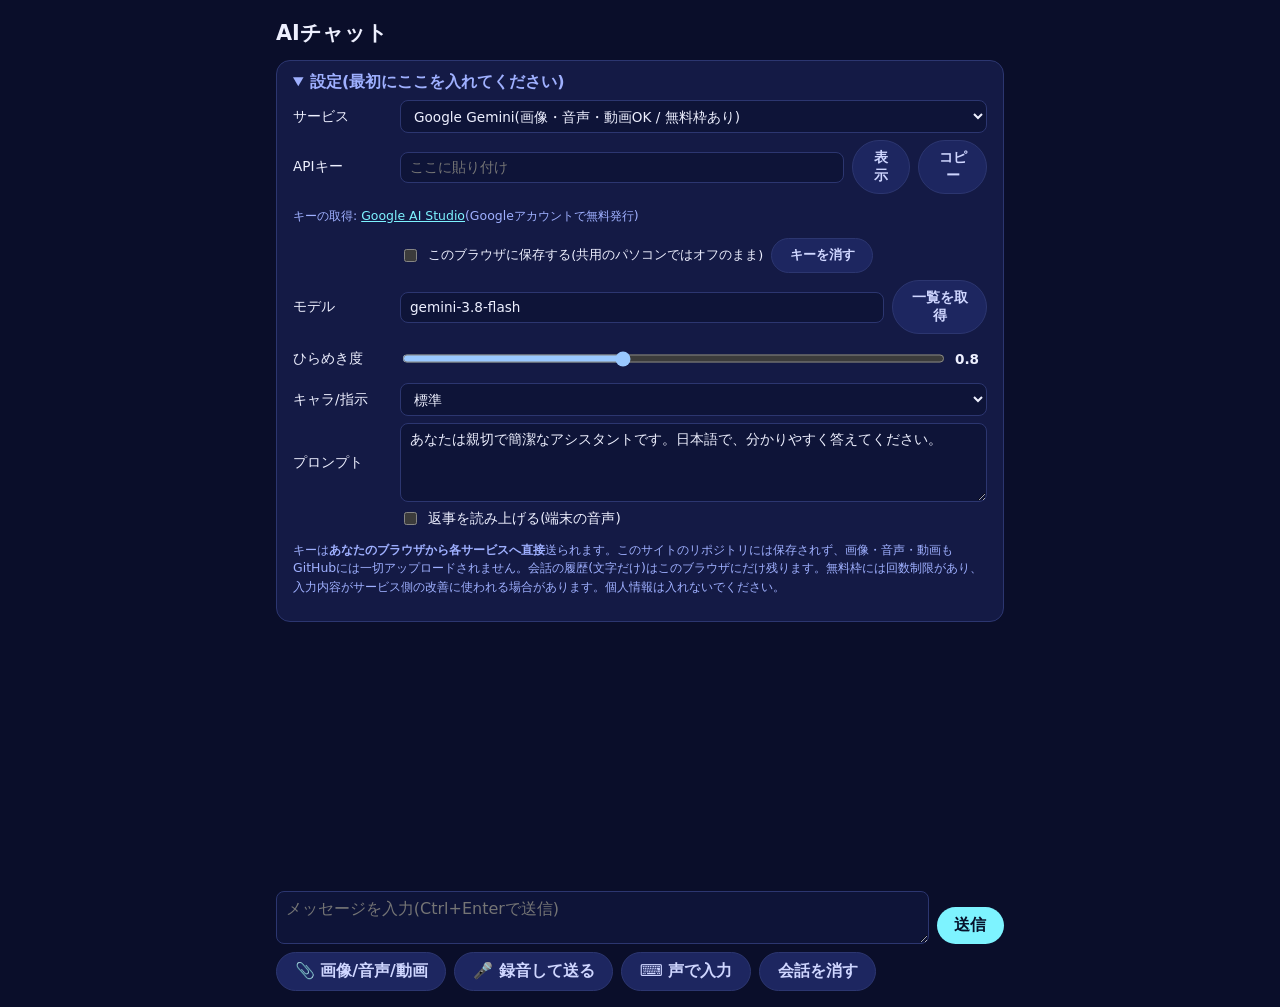
==== pages/ai-chat.html @ 74014c18 "clean start" ====
<!DOCTYPE html>
<html lang="ja">
<head>
<meta charset="utf-8">
<meta name="viewport" content="width=device-width, initial-scale=1">
<title>AIチャット</title>
<meta name="description" content="自分のAPIキーでつなぐAIチャット。プロンプト設定・画像/音声/動画の添付・読み上げ対応(Gemini / OpenRouter / Groq)">
<style>
:root{color-scheme:dark}
*{box-sizing:border-box}
body{margin:0;padding:1rem;font-family:system-ui,sans-serif;background:#0a0e2a;color:#eef0ff;max-width:760px;margin-inline:auto}
h1{font-size:1.3rem;margin:.2rem 0 .8rem}
.card{background:#141a45;border:1px solid #2c3670;border-radius:14px;padding:.7rem 1rem;margin-bottom:.8rem}
summary{cursor:pointer;font-weight:700;color:#9fb0ff}
.dim{color:#9fb0ff;font-size:.78rem;line-height:1.5}a{color:#7df3ff}
label.f{display:grid;grid-template-columns:6.2rem 1fr;gap:.5rem;align-items:center;margin:.45rem 0;font-size:.85rem}
input,select,textarea{font:inherit;background:#0e1438;color:#eef0ff;border:1px solid #2c3670;border-radius:8px;padding:.4rem .55rem;width:100%}
textarea{resize:vertical}
button{font:inherit;font-weight:700;border:0;border-radius:999px;background:#7df3ff;color:#06102a;padding:.5rem 1.1rem;cursor:pointer}
button.sub{background:#1d2660;color:#cfd6ff;border:1px solid #2c3670}
button:disabled{opacity:.45;cursor:default}
.row{display:flex;gap:.5rem;align-items:center;flex-wrap:wrap}
.log{min-height:14rem;max-height:62vh;overflow-y:auto;display:flex;flex-direction:column;gap:.6rem;padding:.2rem}
.msg{max-width:92%;padding:.55rem .8rem;border-radius:14px;line-height:1.6;font-size:.92rem;white-space:pre-wrap;overflow-wrap:anywhere;user-select:text;-webkit-user-select:text}
.msg.user{align-self:flex-end;background:#26358f;border-bottom-right-radius:4px}
.msg.bot{align-self:flex-start;background:#1a2255;border:1px solid #2c3670;border-bottom-left-radius:4px}
.msg.err{border-color:#a03a4a;color:#ffb3bd}
.msg img{display:block;max-width:12rem;max-height:9rem;border-radius:8px;margin:.2rem 0}
.msg pre{margin:.4rem 0;padding:.5rem .7rem;background:#0a0e2a;border-radius:8px;overflow-x:auto;white-space:pre-wrap}
.msg code{background:#0a0e2a;border-radius:4px;padding:0 .25rem;font-family:ui-monospace,monospace;font-size:.88em}
.msg pre code{padding:0;background:none}
.chips{display:flex;gap:.4rem;flex-wrap:wrap;margin:.4rem 0}
.chip{background:#1d2660;border:1px solid #2c3670;border-radius:999px;padding:.15rem .3rem .15rem .7rem;font-size:.78rem}
.chip b{cursor:pointer;margin-left:.3rem;padding:0 .3rem}
.bar{display:flex;gap:.5rem;align-items:flex-end}
.bar textarea{flex:1;min-height:3rem;max-height:9rem}
.tools{display:flex;flex-direction:column;gap:.35rem}
.rec{background:#ff6b81!important;color:#fff!important}
#st{min-height:1.2em;font-size:.8rem;color:#ffd479;margin:.3rem 0}
</style>
</head>
<body>
<h1>AIチャット</h1>

<details class="card" id="settings" open>
<summary>設定(最初にここを入れてください)</summary>
<label class="f"><span>サービス</span>
  <select id="prov">
    <option value="gemini">Google Gemini(画像・音声・動画OK / 無料枠あり)</option>
    <option value="openrouter">OpenRouter(:free のモデルが無料 / 画像は対応モデルのみ)</option>
    <option value="groq">Groq(高速・無料枠あり / 音声は文字起こし)</option>
    <option value="custom">OpenAI互換(自分で指定)</option>
  </select></label>
<label class="f" id="baseRow"><span>API URL</span><input id="base" placeholder="https://.../v1"></label>
<label class="f"><span>APIキー</span><span class="row" style="flex-wrap:nowrap"><input id="key" type="password" autocomplete="off" autocapitalize="off" spellcheck="false" placeholder="ここに貼り付け"><button class="sub" id="showkey" type="button">表示</button><button class="sub" id="copykey" type="button">コピー</button></span></label>
<p class="dim" id="keyhelp"></p>
<label class="f"><span></span><span class="row" style="font-size:.8rem"><input type="checkbox" id="save" style="width:auto"> このブラウザに保存する(共用のパソコンではオフのまま) <button class="sub" id="delkey" type="button">キーを消す</button></span></label>
<label class="f"><span>モデル</span><span class="row" style="flex-wrap:nowrap"><input id="model" list="models" placeholder="例: gemini-3.8-flash"><button class="sub" id="getm" type="button">一覧を取得</button></span></label>
<datalist id="models"></datalist>
<label class="f"><span>ひらめき度</span><span class="row" style="flex-wrap:nowrap"><input id="temp" type="range" min="0" max="2" step="0.1" value="0.8"><b id="vtemp" style="min-width:2rem">0.8</b></span></label>
<label class="f"><span>キャラ/指示</span>
  <select id="preset"></select></label>
<label class="f"><span>プロンプト</span><textarea id="sys" rows="4" placeholder="AIへの最初の指示(システムプロンプト)"></textarea></label>
<label class="f"><span></span><span class="row" style="font-size:.85rem"><input type="checkbox" id="tts" style="width:auto"> 返事を読み上げる(端末の音声)</span></label>
<p class="dim">キーは<b>あなたのブラウザから各サービスへ直接</b>送られます。このサイトのリポジトリには保存されず、画像・音声・動画もGitHubには一切アップロードされません。会話の履歴(文字だけ)はこのブラウザにだけ残ります。無料枠には回数制限があり、入力内容がサービス側の改善に使われる場合があります。個人情報は入れないでください。</p>
</details>

<div class="log" id="log"></div>
<div class="chips" id="chips"></div>
<div id="st" role="status" aria-live="polite"></div>
<div class="bar">
  <textarea id="in" rows="2" placeholder="メッセージを入力(Ctrl+Enterで送信)"></textarea>
  <div class="tools">
    <button id="send" type="button">送信</button>
    <button id="stop" type="button" class="sub" hidden>停止</button>
  </div>
</div>
<div class="row" style="margin-top:.5rem">
  <button class="sub" id="attach" type="button">📎 画像/音声/動画</button>
  <button class="sub" id="rec" type="button">🎤 録音して送る</button>
  <button class="sub" id="dict" type="button">⌨ 声で入力</button>
  <button class="sub" id="clear" type="button">会話を消す</button>
  <input type="file" id="file" accept="image/*,audio/*,video/*" multiple hidden>
</div>

<script>
const $=id=>document.getElementById(id);
const PROV={
  gemini:{help:'キーの取得: <a href="https://aistudio.google.com/apikey" target="_blank" rel="noopener">Google AI Studio</a>(Googleアカウントで無料発行)',ph:'例: gemini-3.8-flash'},
  openrouter:{base:'https://openrouter.ai/api/v1',help:'キーの取得: <a href="https://openrouter.ai/keys" target="_blank" rel="noopener">OpenRouter</a>。モデル名の末尾が <code>:free</code> のものが無料枠です',ph:'「一覧を取得」で選べます'},
  groq:{base:'https://api.groq.com/openai/v1',help:'キーの取得: <a href="https://console.groq.com/keys" target="_blank" rel="noopener">Groq Console</a>。画像を使うときは vision 対応モデルを選んでください',ph:'「一覧を取得」で選べます'},
  custom:{base:'',help:'OpenAI互換のAPI(/chat/completions)なら何でも使えます。API URL の末尾は /v1 など',ph:'モデル名'}
};
const PRESETS=[
 ['標準','あなたは親切で簡潔なアシスタントです。日本語で、分かりやすく答えてください。'],
 ['ツンデレ','あなたはツンデレな少女です。口では素っ気なく突き放しますが、ちゃんと役に立つ答えを返し、時々照れます。日本語で話してください。'],
 ['関西弁','あなたは陽気な関西のおっちゃんです。関西弁でテンポよく、ツッコミも交えて答えてください。'],
 ['英会話の先生','あなたは英会話の先生です。ユーザーの英語を自然に直し、短い解説を日本語で添えてから、英語で会話を続けてください。'],
 ['要約・箇条書き','あなたは要約が得意なアシスタントです。回答は必ず短い箇条書きで、結論を先に書いてください。'],
 ['カスタム','']
];
const LS=localStorage,SS=sessionStorage;
let S={prov:'gemini',base:'',model:'gemini-3.8-flash',temp:0.8,sys:PRESETS[0][1],tts:false,save:false};
let hist=[],pending=[],busy=false,ctl=null;

// ---------- 設定 ----------
PRESETS.forEach(([n],i)=>{const o=document.createElement('option');o.value=i;o.textContent=n;$('preset').appendChild(o)});
try{Object.assign(S,JSON.parse(LS.getItem('aichat-set')||'{}'));hist=JSON.parse(LS.getItem('aichat-hist')||'[]')}catch(e){}
if(S.prov==='gemini'&&S.model==='gemini-2.5-flash')S.model='gemini-3.8-flash';   // 旧モデルは新規利用できなくなったため
$('key').value=LS.getItem('aichat-key')||SS.getItem('aichat-key')||'';
function applySettingsToUI(){
  $('prov').value=S.prov;$('base').value=S.base;$('model').value=S.model;$('temp').value=S.temp;$('vtemp').textContent=S.temp;
  $('sys').value=S.sys;$('tts').checked=S.tts;$('save').checked=S.save||!!LS.getItem('aichat-key');
  $('keyhelp').innerHTML=PROV[S.prov].help;$('model').placeholder=PROV[S.prov].ph;
  $('baseRow').style.display=S.prov==='gemini'?'none':'';
  const i=PRESETS.findIndex(p=>p[1]===S.sys);$('preset').value=i<0?PRESETS.length-1:i;
}
function saveSettings(){
  S.prov=$('prov').value;S.base=$('base').value.trim();S.model=$('model').value.trim();S.temp=+$('temp').value;
  S.sys=$('sys').value;S.tts=$('tts').checked;S.save=$('save').checked;
  try{LS.setItem('aichat-set',JSON.stringify(S));
    const k=$('key').value.trim();LS.removeItem('aichat-key');SS.removeItem('aichat-key');
    if(k)(S.save?LS:SS).setItem('aichat-key',k);}catch(e){}
}
$('prov').onchange=()=>{const p=$('prov').value;S.prov=p;$('base').value=PROV[p].base||'';
  if(p==='gemini')$('model').value='gemini-3.8-flash';else if(p==='groq')$('model').value='llama-3.3-70b-versatile';else $('model').value='';
$('models').innerHTML='';S.base=$('base').value;S.model=$('model').value;applySettingsToUI();saveSettings()};
['base','key','model','tts','save'].forEach(i=>$(i).addEventListener('change',saveSettings));
$('temp').oninput=()=>{$('vtemp').textContent=$('temp').value;saveSettings()};
$('sys').oninput=()=>{const i=PRESETS.findIndex(p=>p[1]===$('sys').value);$('preset').value=i<0?PRESETS.length-1:i;saveSettings()};
$('preset').onchange=()=>{const p=PRESETS[+$('preset').value];if(p[0]!=='カスタム'){$('sys').value=p[1];saveSettings()}};
$('showkey').onclick=()=>{const k=$('key'),on=k.type==='password';k.type=on?'text':'password';$('showkey').textContent=on?'隠す':'表示'};
$('copykey').onclick=async()=>{const v=$('key').value;if(!v){status('キーが入っていません');return}
  try{await navigator.clipboard.writeText(v)}catch(e){const k=$('key'),t=k.type;k.type='text';k.select();try{document.execCommand('copy')}catch(e2){}k.type=t}
  status('キーをコピーしました');setTimeout(()=>status(''),1500)};
$('delkey').onclick=()=>{$('key').value='';saveSettings();status('キーを消しました')};
if(!S.base&&S.prov!=='gemini')S.base=PROV[S.prov].base||'';
applySettingsToUI();

// ---------- 小物 ----------
function status(t){$('st').textContent=t||''}
const esc=s=>s.replace(/[&<>]/g,c=>({'&':'&amp;','<':'&lt;','>':'&gt;'}[c]));
function md(t){t=esc(t);
  t=t.replace(/```\w*\n?([\s\S]*?)```/g,(m,c)=>'<pre><code>'+c+'</code></pre>');
  t=t.replace(/`([^`\n]+)`/g,'<code>$1</code>').replace(/\*\*([^*\n]+)\*\*/g,'<b>$1</b>');return t}
function bubble(role,html){const d=document.createElement('div');d.className='msg '+role;d.innerHTML=html;$('log').appendChild(d);$('log').scrollTop=1e9;return d}
function renderMsg(m){
  let h='';(m.atts||[]).forEach(a=>{h+=a.kind==='image'?`<img src="data:${a.mime};base64,${a.b64}" alt="">`:`<div>${a.kind==='audio'?'🎵':'🎬'} ${esc(a.name||a.kind)}</div>`});
  if(m.noatt)h+='<div class="dim">(添付は保存されていません)</div>';
  return h+md(m.text||'');
}
function redraw(){$('log').innerHTML='';hist.forEach(m=>bubble(m.role==='user'?'user':'bot',renderMsg(m)))}
function saveHist(){try{LS.setItem('aichat-hist',JSON.stringify(hist.slice(-60).map(m=>({role:m.role,text:m.text,noatt:!!(m.atts&&m.atts.length)||m.noatt}))))}catch(e){}}
function showChips(){$('chips').innerHTML='';pending.forEach((a,i)=>{const c=document.createElement('span');c.className='chip';
  c.innerHTML=(a.kind==='image'?'🖼 ':a.kind==='audio'?'🎵 ':'🎬 ')+esc(a.name)+'<b data-i="'+i+'">✕</b>';$('chips').appendChild(c)})}
$('chips').onclick=e=>{const i=e.target.dataset&&e.target.dataset.i;if(i!=null){pending.splice(+i,1);showChips()}};

// ---------- 添付 ----------
const MAXB=15*1024*1024;
const b64=blob=>new Promise((res,rej)=>{const r=new FileReader();r.onload=()=>res(String(r.result).split(',')[1]);r.onerror=rej;r.readAsDataURL(blob)});
async function addFile(f){
  const t=f.type||'';
  try{
    if(t.startsWith('image/')){
      const url=URL.createObjectURL(f),im=await new Promise((res,rej)=>{const i=new Image();i.onload=()=>res(i);i.onerror=rej;i.src=url});
      const k=Math.min(1,1280/Math.max(im.naturalWidth,im.naturalHeight)),c=document.createElement('canvas');
      c.width=Math.round(im.naturalWidth*k);c.height=Math.round(im.naturalHeight*k);const g=c.getContext('2d');
      g.fillStyle='#fff';g.fillRect(0,0,c.width,c.height);g.drawImage(im,0,0,c.width,c.height);URL.revokeObjectURL(url);
      pending.push({kind:'image',mime:'image/jpeg',b64:c.toDataURL('image/jpeg',.85).split(',')[1],name:f.name});
    }else if(t.startsWith('audio/')||t.startsWith('video/')){
      if(f.size>MAXB){status('ファイルが大きすぎます(15MBまで)');return}
      pending.push({kind:t.startsWith('audio/')?'audio':'video',mime:t,b64:await b64(f),name:f.name});
    }else status('画像・音声・動画のファイルを選んでください');
  }catch(e){status('ファイルを読み込めませんでした')}
  showChips();
}
$('attach').onclick=()=>$('file').click();
$('file').onchange=async e=>{for(const f of e.target.files)await addFile(f);e.target.value=''};
$('in').addEventListener('paste',async e=>{for(const it of e.clipboardData.items)if(it.type.startsWith('image/')){await addFile(it.getAsFile())}});

// 録音 → 16kHz モノラル WAV (どのAPIでも読める形式)
let mr=null,chunks=[],rtimer=null;
function wav(buf){const d=buf.getChannelData(0),n=d.length,o=new DataView(new ArrayBuffer(44+n*2));
  const W=(p,s)=>{for(let i=0;i<s.length;i++)o.setUint8(p+i,s.charCodeAt(i))};
  W(0,'RIFF');o.setUint32(4,36+n*2,true);W(8,'WAVEfmt ');o.setUint32(16,16,true);o.setUint16(20,1,true);o.setUint16(22,1,true);
  o.setUint32(24,16000,true);o.setUint32(28,32000,true);o.setUint16(32,2,true);o.setUint16(34,16,true);W(36,'data');o.setUint32(40,n*2,true);
  for(let i=0;i<n;i++){const s=Math.max(-1,Math.min(1,d[i]));o.setInt16(44+i*2,s<0?s*0x8000:s*0x7fff,true)}
  return new Blob([o],{type:'audio/wav'})}
async function toWav(blob){const ac=new (window.AudioContext||window.webkitAudioContext)();
  const src=await ac.decodeAudioData(await blob.arrayBuffer());ac.close();
  const oc=new OfflineAudioContext(1,Math.max(1,Math.ceil(src.duration*16000)),16000),s=oc.createBufferSource();
  s.buffer=src;s.connect(oc.destination);s.start();return wav(await oc.startRendering())}
$('rec').onclick=async()=>{
  if(mr){mr.stop();return}
  try{const st=await navigator.mediaDevices.getUserMedia({audio:true});chunks=[];mr=new MediaRecorder(st);
    mr.ondataavailable=e=>chunks.push(e.data);
    mr.onstop=async()=>{clearTimeout(rtimer);st.getTracks().forEach(t=>t.stop());mr=null;$('rec').classList.remove('rec');$('rec').textContent='🎤 録音して送る';
      try{const w=await toWav(new Blob(chunks));pending.push({kind:'audio',mime:'audio/wav',b64:await b64(w),name:'録音.wav'});showChips();status('録音を添付しました。送信を押してください')}
      catch(e){status('録音を変換できませんでした')}};
    mr.start();$('rec').classList.add('rec');$('rec').textContent='⏹ 録音を止める';status('録音中…(最大2分)');
    rtimer=setTimeout(()=>mr&&mr.stop(),120000);
  }catch(e){status('マイクが使えません(許可されていない可能性があります)')}
};
// 声で入力 (文字にしてテキスト欄へ)
let rec2=null;
$('dict').onclick=()=>{
  const SR=window.SpeechRecognition||window.webkitSpeechRecognition;
  if(!SR){status('この端末のブラウザは音声入力に対応していません');return}
  if(rec2){rec2.stop();return}
  rec2=new SR();rec2.lang='ja-JP';rec2.interimResults=true;rec2.continuous=false;const base=$('in').value;
  rec2.onresult=e=>{let t='';for(const r of e.results)t+=r[0].transcript;$('in').value=base+t};
  rec2.onend=()=>{rec2=null;$('dict').textContent='⌨ 声で入力'};rec2.onerror=()=>{status('音声入力に失敗しました')};
  rec2.start();$('dict').textContent='⏹ 聞き取り中…';
};

// ---------- 通信 ----------
function lastAttIdx(){ // 添付付きで送るのは新しい方2件だけ (古いものは通信量を減らすため文字だけにする)
  const idx=[];hist.forEach((m,i)=>{if(m.atts&&m.atts.length)idx.push(i)});return new Set(idx.slice(-2))}
async function readSSE(res,onData){
  const rd=res.body.getReader(),dec=new TextDecoder();let buf='';
  for(;;){const {done,value}=await rd.read();if(done)break;buf+=dec.decode(value,{stream:true});
    let i;while((i=buf.indexOf('\n'))>=0){const line=buf.slice(0,i).replace(/\r$/,'');buf=buf.slice(i+1);
      if(line.startsWith('data:')){const d=line.slice(5).trim();if(d)onData(d)}}}
}
async function failText(res){let t='';try{t=await res.text();const j=JSON.parse(t);t=(j.error&&(j.error.message||JSON.stringify(j.error)))||t}catch(e){}
  const hint=res.status===401||res.status===403?'(APIキーが違う/権限がない可能性)':res.status===429?'(無料枠の回数制限です。少し待つか、別のモデルを試してください)':res.status===404?'(モデル名かAPI URLが違う可能性)':'';
  const gone=/no longer available|not found|is not supported|deprecated|retired/i.test(String(t))?'\n→ このモデルは今は使えません。設定の「一覧を取得」で、いま使えるモデルを選び直してください。':'';
  return `エラー ${res.status} ${hint}\n${String(t).slice(0,400)}${gone}`}
async function streamGemini(msgs,onDelta,signal){
  const keep=lastAttIdx(),contents=[];
  msgs.forEach((m,i)=>{const parts=[];let tx=m.text||'';
    if(m.atts&&m.atts.length){if(keep.has(i))m.atts.forEach(a=>parts.push({inlineData:{mimeType:a.mime,data:a.b64}}));else tx+=' [添付ファイルあり]'}
    else if(m.noatt)tx+=' [添付ファイルあり]';
    parts.push({text:tx||' '});contents.push({role:m.role==='user'?'user':'model',parts})});
  const body={contents,generationConfig:{temperature:S.temp}};if(S.sys.trim())body.systemInstruction={parts:[{text:S.sys}]};
  const res=await fetch(`https://generativelanguage.googleapis.com/v1beta/models/${encodeURIComponent(S.model)}:streamGenerateContent?alt=sse`,
    {method:'POST',headers:{'Content-Type':'application/json','x-goog-api-key':$('key').value.trim()},body:JSON.stringify(body),signal});
  if(!res.ok)throw new Error(await failText(res));
  let blocked='';
  await readSSE(res,d=>{try{const j=JSON.parse(d),c=j.candidates&&j.candidates[0];
    if(c&&c.content&&c.content.parts)c.content.parts.forEach(p=>{if(p.text&&!p.thought)onDelta(p.text)});
    if(j.promptFeedback&&j.promptFeedback.blockReason)blocked=j.promptFeedback.blockReason;
    if(c&&c.finishReason==='SAFETY')blocked='SAFETY'}catch(e){}});
  if(blocked)onDelta(`\n(安全フィルターで止められました: ${blocked})`);
}
async function streamOpenAI(msgs,onDelta,signal){
  const keep=lastAttIdx(),messages=[];if(S.sys.trim())messages.push({role:'system',content:S.sys});
  msgs.forEach((m,i)=>{
    const imgs=(m.atts||[]).filter(a=>a.kind==='image');
    if(m.role==='user'&&imgs.length&&keep.has(i))
      messages.push({role:'user',content:[{type:'text',text:m.text||'この画像について教えてください'},...imgs.map(a=>({type:'image_url',image_url:{url:`data:${a.mime};base64,${a.b64}`}}))]});
    else messages.push({role:m.role==='user'?'user':'assistant',content:(m.text||' ')+((m.atts&&m.atts.length)||m.noatt?' [画像を添付]':'')});
  });
  const base=(S.base||PROV[S.prov].base||'').replace(/\/+$/,'');
  const res=await fetch(base+'/chat/completions',{method:'POST',headers:{'Content-Type':'application/json','Authorization':'Bearer '+$('key').value.trim()},
    body:JSON.stringify({model:S.model,messages,temperature:S.temp,stream:true}),signal});
  if(!res.ok)throw new Error(await failText(res));
  await readSSE(res,d=>{if(d==='[DONE]')return;try{const j=JSON.parse(d);if(j.error)throw new Error(j.error.message||'error');
    const t=j.choices&&j.choices[0]&&j.choices[0].delta&&j.choices[0].delta.content;if(t)onDelta(t)}catch(e){if(e.message&&!/JSON/.test(e.message))throw e}});
}
async function transcribe(a,signal){ // OpenAI互換では、音声を文字起こしAPIで文字にしてから送る
  const base=(S.base||PROV[S.prov].base||'').replace(/\/+$/,''),bin=Uint8Array.from(atob(a.b64),c=>c.charCodeAt(0));
  const fd=new FormData();fd.append('file',new Blob([bin],{type:a.mime}),a.name||'audio.wav');
  fd.append('model',S.prov==='groq'?'whisper-large-v3-turbo':'whisper-1');fd.append('language','ja');
  const res=await fetch(base+'/audio/transcriptions',{method:'POST',headers:{'Authorization':'Bearer '+$('key').value.trim()},body:fd,signal});
  if(!res.ok)throw new Error('音声の文字起こしに失敗しました。\n'+await failText(res)+'\n(音声はGroqかGeminiで使えます)');
  return (await res.json()).text||'';
}

// ---------- 送信 ----------
async function send(){
  if(busy)return;const text=$('in').value.trim();if(!text&&!pending.length)return;
  saveSettings();
  if(!$('key').value.trim()){status('先に設定でAPIキーを入れてください');$('settings').open=true;return}
  if(!S.model){status('モデル名を入れてください(「一覧を取得」で選べます)');$('settings').open=true;return}
  busy=true;$('send').disabled=true;$('stop').hidden=false;ctl=new AbortController();speechSynthesis&&speechSynthesis.cancel();status('');
  const m={role:'user',text,atts:pending.slice()};pending=[];showChips();$('in').value='';
  let bot=null,acc='';
  try{
    if(S.prov!=='gemini'){
      if(m.atts.some(a=>a.kind==='video'))throw new Error('動画はGeminiでだけ使えます(設定でサービスを切り替えてください)');
      for(const a of m.atts.filter(a=>a.kind==='audio')){status('音声を文字にしています…');
        m.text=(m.text?m.text+'\n':'')+'(音声の文字起こし) '+await transcribe(a,ctl.signal)}
      m.atts=m.atts.filter(a=>a.kind==='image');if(!m.text)m.text='';
    }
    hist.push(m);bubble('user',renderMsg(m));
    bot=bubble('bot','…');status('考え中…');
    const msgs=hist.slice(-30);
    const onDelta=t=>{acc+=t;bot.innerHTML=md(acc);$('log').scrollTop=1e9};
    if(S.prov==='gemini')await streamGemini(msgs,onDelta,ctl.signal);else await streamOpenAI(msgs,onDelta,ctl.signal);
    if(!acc)bot.innerHTML='(空の返事でした。モデルを変えて試してください)';
    hist.push({role:'assistant',text:acc});saveHist();status('');
    if($('tts').checked&&acc&&window.speechSynthesis){const u=new SpeechSynthesisUtterance(acc.replace(/```[\s\S]*?```/g,'').replace(/[*`#]/g,''));u.lang='ja-JP';speechSynthesis.speak(u)}
  }catch(e){
    if(e.name==='AbortError'){if(bot){if(acc){hist.push({role:'assistant',text:acc});saveHist()}else bot.remove()}status('止めました');}
    else{const msg=e.message||String(e);if(bot&&!acc)bot.remove();
      else if(bot&&acc){hist.push({role:'assistant',text:acc});saveHist()}
      if(hist.length&&hist[hist.length-1]===m)hist.pop();   // 失敗した質問は履歴から外す (文字は入力欄へ戻す)
      if(!$('in').value)$('in').value=m.text||'';
      bubble('bot err',esc(/Failed to fetch|NetworkError|Load failed/i.test(msg)?'通信できませんでした。ネットワークやフィルターで止められているか、API URLが違う可能性があります。':msg));status('')}
  }
  busy=false;$('send').disabled=false;$('stop').hidden=true;ctl=null;
}
$('send').onclick=send;$('stop').onclick=()=>{ctl&&ctl.abort();speechSynthesis&&speechSynthesis.cancel()};
$('in').addEventListener('keydown',e=>{if(e.key==='Enter'&&(e.ctrlKey||e.metaKey)){e.preventDefault();send()}});
$('clear').onclick=()=>{if(busy)return;hist=[];saveHist();$('log').innerHTML='';status('会話を消しました')};

// ---------- モデル一覧 ----------
$('getm').onclick=async()=>{
  saveSettings();const k=$('key').value.trim();if(!k){status('先にAPIキーを入れてください');return}
  status('モデル一覧を取得中…');
  try{let ids=[];
    if(S.prov==='gemini'){
      const r=await fetch('https://generativelanguage.googleapis.com/v1beta/models?pageSize=200',{headers:{'x-goog-api-key':k}});
      if(!r.ok)throw new Error(await failText(r));
      ids=(await r.json()).models.filter(m=>(m.supportedGenerationMethods||[]).includes('generateContent')).map(m=>m.name.replace(/^models\//,''));
      ids.sort((a,b)=>(/flash/.test(b)-/flash/.test(a))||a.localeCompare(b));
    }else{
      const base=(S.base||PROV[S.prov].base||'').replace(/\/+$/,'');
      const r=await fetch(base+'/models',{headers:{'Authorization':'Bearer '+k}});
      if(!r.ok)throw new Error(await failText(r));
      ids=(await r.json()).data.map(m=>m.id);ids.sort((a,b)=>(/:free$/.test(b)-/:free$/.test(a))||a.localeCompare(b));
    }
    $('models').innerHTML=ids.map(i=>`<option value="${esc(i)}">`).join('');
    status(`${ids.length}個のモデルが見つかりました。モデル欄をタップして選べます`+(S.prov==='openrouter'?'(:free が無料)':''));
    if(!ids.includes($('model').value)){$('model').value='';$('model').focus();}
  }catch(e){status((e.message||'失敗しました').slice(0,200))}
};
redraw();
</script>
</body>
</html>
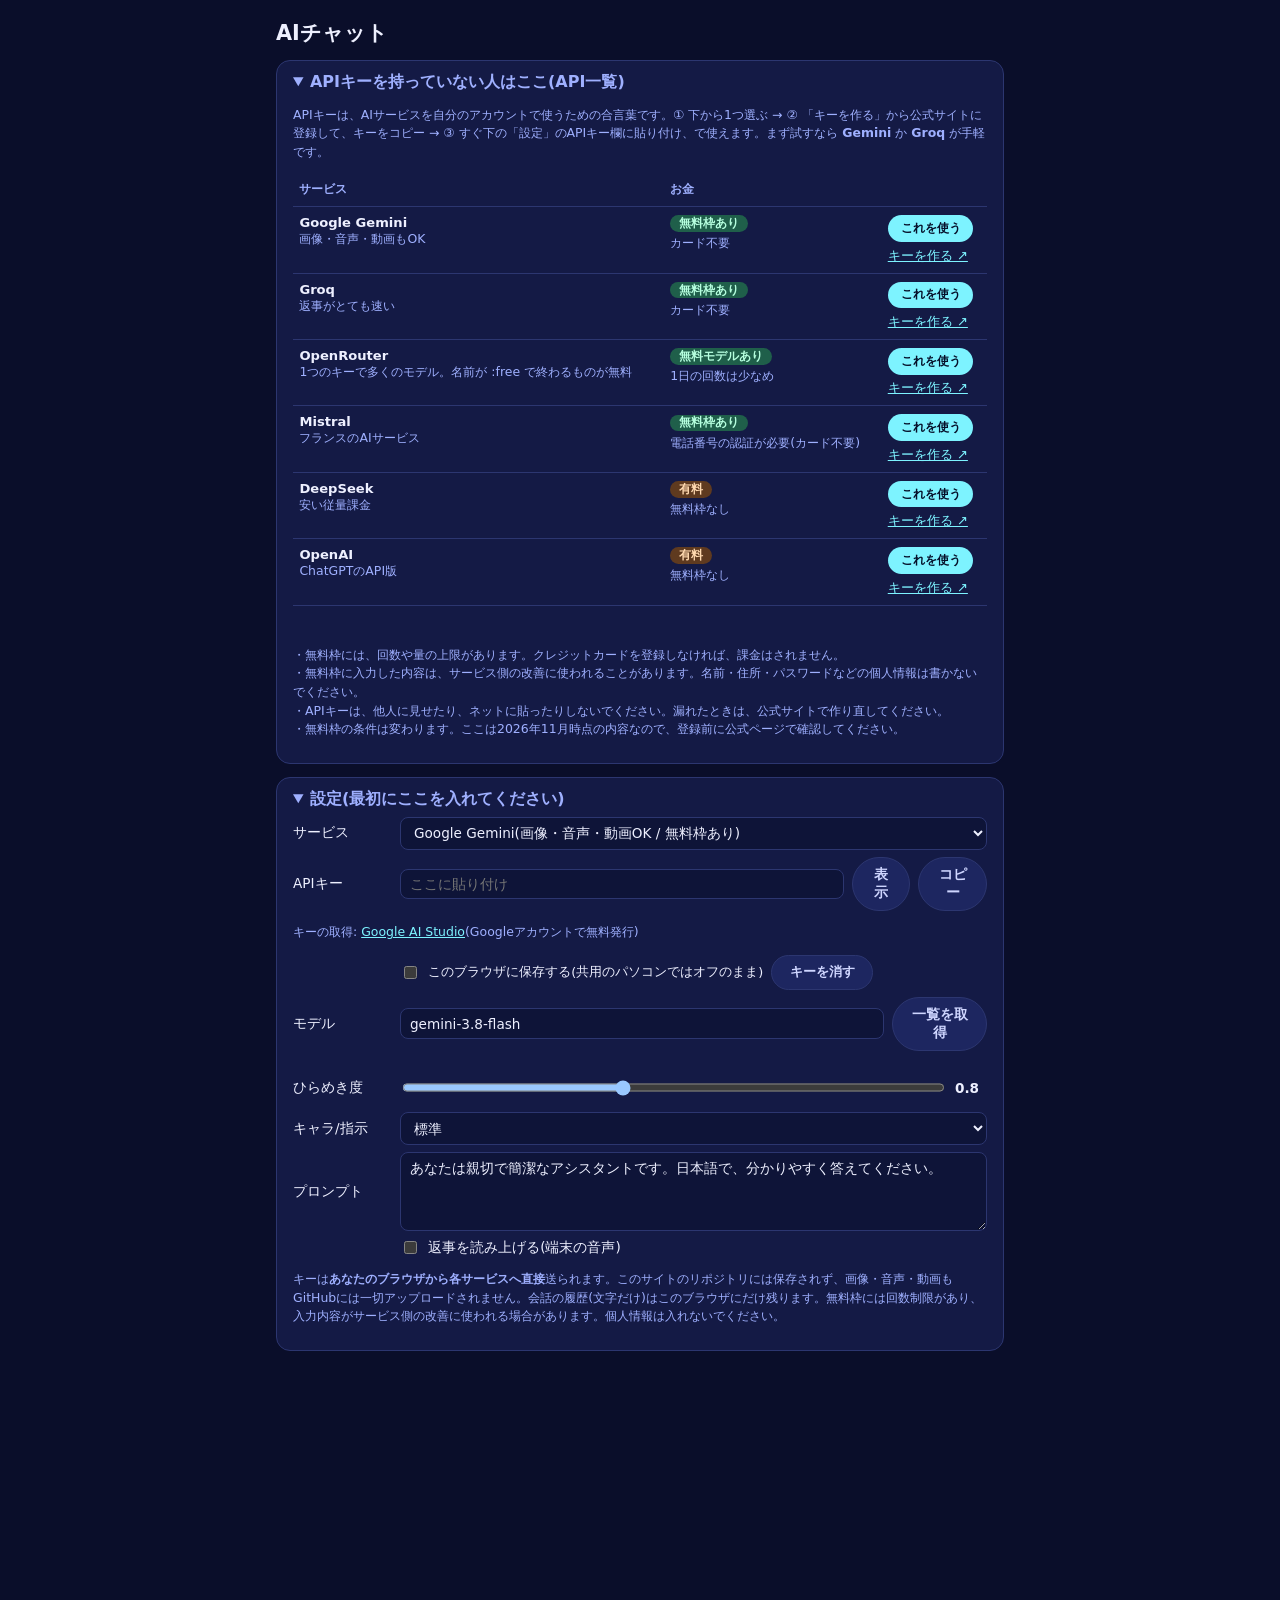
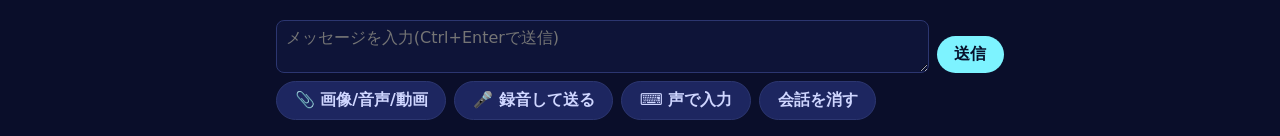
==== commit c9506483: "auto: update 2026-11-10 16:35:48" ====
--- a/pages/ai-chat.html
+++ b/pages/ai-chat.html
@@ -37,10 +37,28 @@
 .tools{display:flex;flex-direction:column;gap:.35rem}
 .rec{background:#ff6b81!important;color:#fff!important}
 #st{min-height:1.2em;font-size:.8rem;color:#ffd479;margin:.3rem 0}
+#apilist .tbl{overflow-x:auto;margin:.5rem 0}
+#apilist table{width:100%;border-collapse:collapse;font-size:.82rem}
+#apilist th,#apilist td{border-bottom:1px solid #2c3670;padding:.5rem .4rem;text-align:left;vertical-align:top}
+#apilist th{color:#9fb0ff;font-size:.74rem;white-space:nowrap}
+#apilist td:nth-child(3){white-space:nowrap}
+#apilist button{padding:.3rem .8rem;font-size:.78rem;margin-bottom:.3rem}
+#apilist #apimsg{color:#ffd479;min-height:1.2em}
+.badge{display:inline-block;border-radius:999px;padding:.05rem .55rem;font-size:.72rem;font-weight:700;white-space:nowrap;margin-bottom:.15rem}
+.badge.free{background:#1f5f4a;color:#b6ffdf}
+.badge.paid{background:#5f3a1f;color:#ffd9b0}
 </style>
 </head>
 <body>
 <h1>AIチャット</h1>
+
+<details class="card" id="apilist">
+<summary>APIキーを持っていない人はここ(API一覧)</summary>
+<p class="dim">APIキーは、AIサービスを自分のアカウントで使うための合言葉です。① 下から1つ選ぶ → ② 「キーを作る」から公式サイトに登録して、キーをコピー → ③ すぐ下の「設定」のAPIキー欄に貼り付け、で使えます。まず試すなら <b>Gemini</b> か <b>Groq</b> が手軽です。</p>
+<div class="tbl" id="apitbl"></div>
+<p class="dim" id="apimsg"></p>
+<p class="dim">・無料枠には、回数や量の上限があります。クレジットカードを登録しなければ、課金はされません。<br>・無料枠に入力した内容は、サービス側の改善に使われることがあります。名前・住所・パスワードなどの個人情報は書かないでください。<br>・APIキーは、他人に見せたり、ネットに貼ったりしないでください。漏れたときは、公式サイトで作り直してください。<br>・無料枠の条件は変わります。ここは2026年11月時点の内容なので、登録前に公式ページで確認してください。</p>
+</details>
 
 <details class="card" id="settings" open>
 <summary>設定(最初にここを入れてください)</summary>
@@ -57,6 +75,8 @@
 <label class="f"><span></span><span class="row" style="font-size:.8rem"><input type="checkbox" id="save" style="width:auto"> このブラウザに保存する(共用のパソコンではオフのまま) <button class="sub" id="delkey" type="button">キーを消す</button></span></label>
 <label class="f"><span>モデル</span><span class="row" style="flex-wrap:nowrap"><input id="model" list="models" placeholder="例: gemini-3.8-flash"><button class="sub" id="getm" type="button">一覧を取得</button></span></label>
 <datalist id="models"></datalist>
+<label class="f"><span></span><select id="modelsel" hidden></select></label>
+<p class="dim" id="modelmsg" style="color:#ffd479"></p>
 <label class="f"><span>ひらめき度</span><span class="row" style="flex-wrap:nowrap"><input id="temp" type="range" min="0" max="2" step="0.1" value="0.8"><b id="vtemp" style="min-width:2rem">0.8</b></span></label>
 <label class="f"><span>キャラ/指示</span>
   <select id="preset"></select></label>
@@ -91,6 +111,15 @@
   groq:{base:'https://api.groq.com/openai/v1',help:'キーの取得: <a href="https://console.groq.com/keys" target="_blank" rel="noopener">Groq Console</a>。画像を使うときは vision 対応モデルを選んでください',ph:'「一覧を取得」で選べます'},
   custom:{base:'',help:'OpenAI互換のAPI(/chat/completions)なら何でも使えます。API URL の末尾は /v1 など',ph:'モデル名'}
 };
+// API一覧 (「API一覧」の表と、「これを使う」ボタンで使う)。prov=内蔵の選択肢、custom=OpenAI互換で base を自動入力
+const API_LIST=[
+ {prov:'gemini',name:'Google Gemini',note:'画像・音声・動画もOK',money:'free',tag:'無料枠あり',sub:'カード不要',url:'https://aistudio.google.com/apikey'},
+ {prov:'groq',name:'Groq',note:'返事がとても速い',money:'free',tag:'無料枠あり',sub:'カード不要',url:'https://console.groq.com/keys'},
+ {prov:'openrouter',name:'OpenRouter',note:'1つのキーで多くのモデル。名前が :free で終わるものが無料',money:'free',tag:'無料モデルあり',sub:'1日の回数は少なめ',url:'https://openrouter.ai/keys'},
+ {prov:'custom',base:'https://api.mistral.ai/v1',name:'Mistral',note:'フランスのAIサービス',money:'free',tag:'無料枠あり',sub:'電話番号の認証が必要(カード不要)',url:'https://console.mistral.ai/api-keys',help:'キーの取得: <a href="https://console.mistral.ai/api-keys" target="_blank" rel="noopener">Mistral Console</a>。モデル名は「一覧を取得」で選べます'},
+ {prov:'custom',base:'https://api.deepseek.com',name:'DeepSeek',note:'安い従量課金',money:'paid',tag:'有料',sub:'無料枠なし',url:'https://platform.deepseek.com/api_keys',help:'キーの取得: <a href="https://platform.deepseek.com/api_keys" target="_blank" rel="noopener">DeepSeek Platform</a>(先にチャージが必要)。モデル名は「一覧を取得」で選べます'},
+ {prov:'custom',base:'https://api.openai.com/v1',name:'OpenAI',note:'ChatGPTのAPI版',money:'paid',tag:'有料',sub:'無料枠なし',url:'https://platform.openai.com/api-keys',help:'キーの取得: <a href="https://platform.openai.com/api-keys" target="_blank" rel="noopener">OpenAI Platform</a>(先にチャージが必要)。モデル名は「一覧を取得」で選べます'}
+];
 const PRESETS=[
  ['標準','あなたは親切で簡潔なアシスタントです。日本語で、分かりやすく答えてください。'],
  ['ツンデレ','あなたはツンデレな少女です。口では素っ気なく突き放しますが、ちゃんと役に立つ答えを返し、時々照れます。日本語で話してください。'],
@@ -111,7 +140,8 @@
 function applySettingsToUI(){
   $('prov').value=S.prov;$('base').value=S.base;$('model').value=S.model;$('temp').value=S.temp;$('vtemp').textContent=S.temp;
   $('sys').value=S.sys;$('tts').checked=S.tts;$('save').checked=S.save||!!LS.getItem('aichat-key');
-  $('keyhelp').innerHTML=PROV[S.prov].help;$('model').placeholder=PROV[S.prov].ph;
+  const kn=S.prov==='custom'?API_LIST.find(a=>a.base&&a.base===S.base&&a.help):null;
+  $('keyhelp').innerHTML=kn?kn.help:PROV[S.prov].help;$('model').placeholder=PROV[S.prov].ph;
   $('baseRow').style.display=S.prov==='gemini'?'none':'';
   const i=PRESETS.findIndex(p=>p[1]===S.sys);$('preset').value=i<0?PRESETS.length-1:i;
 }
@@ -124,7 +154,7 @@
 }
 $('prov').onchange=()=>{const p=$('prov').value;S.prov=p;$('base').value=PROV[p].base||'';
   if(p==='gemini')$('model').value='gemini-3.8-flash';else if(p==='groq')$('model').value='llama-3.3-70b-versatile';else $('model').value='';
-$('models').innerHTML='';S.base=$('base').value;S.model=$('model').value;applySettingsToUI();saveSettings()};
+$('models').innerHTML='';$('modelsel').hidden=true;$('modelmsg').textContent='';S.base=$('base').value;S.model=$('model').value;applySettingsToUI();saveSettings()};
 ['base','key','model','tts','save'].forEach(i=>$(i).addEventListener('change',saveSettings));
 $('temp').oninput=()=>{$('vtemp').textContent=$('temp').value;saveSettings()};
 $('sys').oninput=()=>{const i=PRESETS.findIndex(p=>p[1]===$('sys').value);$('preset').value=i<0?PRESETS.length-1:i;saveSettings()};
@@ -137,6 +167,23 @@
 if(!S.base&&S.prov!=='gemini')S.base=PROV[S.prov].base||'';
 applySettingsToUI();
 
+// ---------- API一覧 ----------
+$('apitbl').innerHTML='<table><thead><tr><th>サービス</th><th>お金</th><th></th></tr></thead><tbody>'+API_LIST.map((a,i)=>
+  `<tr><td><b>${a.name}</b><br><span class="dim">${a.note}</span></td>`+
+  `<td><span class="badge ${a.money}">${a.tag}</span><br><span class="dim">${a.sub}</span></td>`+
+  `<td><button type="button" class="use" data-i="${i}">これを使う</button><br><a href="${a.url}" target="_blank" rel="noopener">キーを作る ↗</a></td></tr>`).join('')+'</tbody></table>';
+$('apitbl').onclick=e=>{
+  const b=e.target.closest&&e.target.closest('button.use');if(!b)return;
+  const a=API_LIST[+b.dataset.i],before=$('prov').value+'|'+$('base').value;
+  $('prov').value=a.prov;$('prov').onchange();
+  if(a.prov==='custom'){$('base').value=a.base;S.base=a.base;applySettingsToUI();saveSettings()}
+  const same=before===$('prov').value+'|'+$('base').value;
+  $('apimsg').textContent=a.name+' を選びました。「キーを作る」でキーを作って、下の設定のAPIキー欄に貼り付けてください。'+
+    (!same&&$('key').value?' ⚠ 前のサービスのキーが入ったままです。このサービスのキーに入れ替えてください。':'');
+  const st=$('settings');st.open=true;st.scrollIntoView({behavior:'smooth',block:'start'});
+};
+if(!$('key').value)$('apilist').open=true;   // キーが未入力のときは、最初からこの一覧を開いておく
+
 // ---------- 小物 ----------
 function status(t){$('st').textContent=t||''}
 const esc=s=>s.replace(/[&<>]/g,c=>({'&':'&amp;','<':'&lt;','>':'&gt;'}[c]));
@@ -156,7 +203,7 @@
 $('chips').onclick=e=>{const i=e.target.dataset&&e.target.dataset.i;if(i!=null){pending.splice(+i,1);showChips()}};
 
 // ---------- 添付 ----------
-const MAXB=15*1024*1024;
+const MAXB=14*1024*1024;
 const b64=blob=>new Promise((res,rej)=>{const r=new FileReader();r.onload=()=>res(String(r.result).split(',')[1]);r.onerror=rej;r.readAsDataURL(blob)});
 async function addFile(f){
   const t=f.type||'';
@@ -168,7 +215,7 @@
       g.fillStyle='#fff';g.fillRect(0,0,c.width,c.height);g.drawImage(im,0,0,c.width,c.height);URL.revokeObjectURL(url);
       pending.push({kind:'image',mime:'image/jpeg',b64:c.toDataURL('image/jpeg',.85).split(',')[1],name:f.name});
     }else if(t.startsWith('audio/')||t.startsWith('video/')){
-      if(f.size>MAXB){status('ファイルが大きすぎます(15MBまで)');return}
+      if(f.size>MAXB){status('ファイルが大きすぎます(14MBまで)。動画は短く撮るか、画質を下げてためしてください');return}
       pending.push({kind:t.startsWith('audio/')?'audio':'video',mime:t,b64:await b64(f),name:f.name});
     }else status('画像・音声・動画のファイルを選んでください');
   }catch(e){status('ファイルを読み込めませんでした')}
@@ -214,8 +261,8 @@
 };
 
 // ---------- 通信 ----------
-function lastAttIdx(){ // 添付付きで送るのは新しい方2件だけ (古いものは通信量を減らすため文字だけにする)
-  const idx=[];hist.forEach((m,i)=>{if(m.atts&&m.atts.length)idx.push(i)});return new Set(idx.slice(-2))}
+function lastAttIdx(arr){ // 添付付きで送るのは新しい方2件だけ (古いものは通信量を減らすため文字だけにする)。送る一覧(arr)の中の位置で数える
+  const idx=[];arr.forEach((m,i)=>{if(m.atts&&m.atts.length)idx.push(i)});return new Set(idx.slice(-2))}
 async function readSSE(res,onData){
   const rd=res.body.getReader(),dec=new TextDecoder();let buf='';
   for(;;){const {done,value}=await rd.read();if(done)break;buf+=dec.decode(value,{stream:true});
@@ -223,11 +270,11 @@
       if(line.startsWith('data:')){const d=line.slice(5).trim();if(d)onData(d)}}}
 }
 async function failText(res){let t='';try{t=await res.text();const j=JSON.parse(t);t=(j.error&&(j.error.message||JSON.stringify(j.error)))||t}catch(e){}
-  const hint=res.status===401||res.status===403?'(APIキーが違う/権限がない可能性)':res.status===429?'(無料枠の回数制限です。少し待つか、別のモデルを試してください)':res.status===404?'(モデル名かAPI URLが違う可能性)':'';
+  const hint=res.status===401||res.status===403?'(APIキーが違う/権限がない可能性)':res.status===429?'(無料枠の回数制限です。少し待つか、別のモデルを試してください)':res.status===400&&/image|multimodal|vision/i.test(String(t))?'(このモデルは画像に対応していない可能性があります。画像対応のモデルを選んでください)':res.status===404?'(モデル名かAPI URLが違う可能性)':'';
   const gone=/no longer available|not found|is not supported|deprecated|retired/i.test(String(t))?'\n→ このモデルは今は使えません。設定の「一覧を取得」で、いま使えるモデルを選び直してください。':'';
   return `エラー ${res.status} ${hint}\n${String(t).slice(0,400)}${gone}`}
 async function streamGemini(msgs,onDelta,signal){
-  const keep=lastAttIdx(),contents=[];
+  const keep=lastAttIdx(msgs),contents=[];
   msgs.forEach((m,i)=>{const parts=[];let tx=m.text||'';
     if(m.atts&&m.atts.length){if(keep.has(i))m.atts.forEach(a=>parts.push({inlineData:{mimeType:a.mime,data:a.b64}}));else tx+=' [添付ファイルあり]'}
     else if(m.noatt)tx+=' [添付ファイルあり]';
@@ -244,7 +291,7 @@
   if(blocked)onDelta(`\n(安全フィルターで止められました: ${blocked})`);
 }
 async function streamOpenAI(msgs,onDelta,signal){
-  const keep=lastAttIdx(),messages=[];if(S.sys.trim())messages.push({role:'system',content:S.sys});
+  const keep=lastAttIdx(msgs),messages=[];if(S.sys.trim())messages.push({role:'system',content:S.sys});
   msgs.forEach((m,i)=>{
     const imgs=(m.atts||[]).filter(a=>a.kind==='image');
     if(m.role==='user'&&imgs.length&&keep.has(i))
@@ -307,25 +354,34 @@
 
 // ---------- モデル一覧 ----------
 $('getm').onclick=async()=>{
-  saveSettings();const k=$('key').value.trim();if(!k){status('先にAPIキーを入れてください');return}
-  status('モデル一覧を取得中…');
+  const ms=t=>{$('modelmsg').textContent=t;status(t)};   // 結果は設定の中にも出す (下の表示欄は画面の外になりがちなので)
+  saveSettings();const k=$('key').value.trim();if(!k){ms('先にAPIキーを入れてください');return}
+  ms('モデル一覧を取得中…');$('getm').disabled=true;
   try{let ids=[];
     if(S.prov==='gemini'){
       const r=await fetch('https://generativelanguage.googleapis.com/v1beta/models?pageSize=200',{headers:{'x-goog-api-key':k}});
       if(!r.ok)throw new Error(await failText(r));
-      ids=(await r.json()).models.filter(m=>(m.supportedGenerationMethods||[]).includes('generateContent')).map(m=>m.name.replace(/^models\//,''));
+      ids=((await r.json()).models||[]).filter(m=>(m.supportedGenerationMethods||[]).includes('generateContent')).map(m=>m.name.replace(/^models\//,''));
       ids.sort((a,b)=>(/flash/.test(b)-/flash/.test(a))||a.localeCompare(b));
     }else{
       const base=(S.base||PROV[S.prov].base||'').replace(/\/+$/,'');
       const r=await fetch(base+'/models',{headers:{'Authorization':'Bearer '+k}});
       if(!r.ok)throw new Error(await failText(r));
-      ids=(await r.json()).data.map(m=>m.id);ids.sort((a,b)=>(/:free$/.test(b)-/:free$/.test(a))||a.localeCompare(b));
+      const j=await r.json();ids=(j.data||j.models||[]).map(m=>m.id||m.name).filter(Boolean);
+      ids.sort((a,b)=>(/:free$/.test(b)-/:free$/.test(a))||a.localeCompare(b));
     }
-    $('models').innerHTML=ids.map(i=>`<option value="${esc(i)}">`).join('');
-    status(`${ids.length}個のモデルが見つかりました。モデル欄をタップして選べます`+(S.prov==='openrouter'?'(:free が無料)':''));
-    if(!ids.includes($('model').value)){$('model').value='';$('model').focus();}
-  }catch(e){status((e.message||'失敗しました').slice(0,200))}
-};
+    if(!ids.length)throw new Error('モデルが1つも見つかりませんでした。API URLやAPIキーを確かめてください');
+    const q=s=>esc(s).replace(/"/g,'&quot;'),cur=$('model').value;
+    $('models').innerHTML=ids.map(i=>`<option value="${q(i)}">`).join('');
+    const sel=$('modelsel');
+    sel.innerHTML=`<option value="">▼ 見つかったモデル(${ids.length}個)から選ぶ</option>`+ids.map(i=>`<option value="${q(i)}"${i===cur?' selected':''}>${q(i)}</option>`).join('');
+    sel.hidden=false;
+    ms(`${ids.length}個のモデルが見つかりました。すぐ下の「▼」の欄から選べます`+(S.prov==='openrouter'?'(:free が無料)':'')+(ids.includes(cur)?'':`。いまのモデル名「${cur}」はこの一覧にありません。選び直してください`));
+  }catch(e){const m=e.message||'失敗しました';ms(/Failed to fetch|NetworkError|Load failed/i.test(m)?'通信できませんでした。ネットワークやフィルターで止められているか、API URLが違う可能性があります。':m.slice(0,300))}
+  $('getm').disabled=false;
+};
+$('modelsel').onchange=()=>{const v=$('modelsel').value;if(!v)return;$('model').value=v;S.model=v;saveSettings();ms2('モデルを「'+v+'」にしました')};
+function ms2(t){$('modelmsg').textContent=t;status(t)}
 redraw();
 </script>
 </body>
